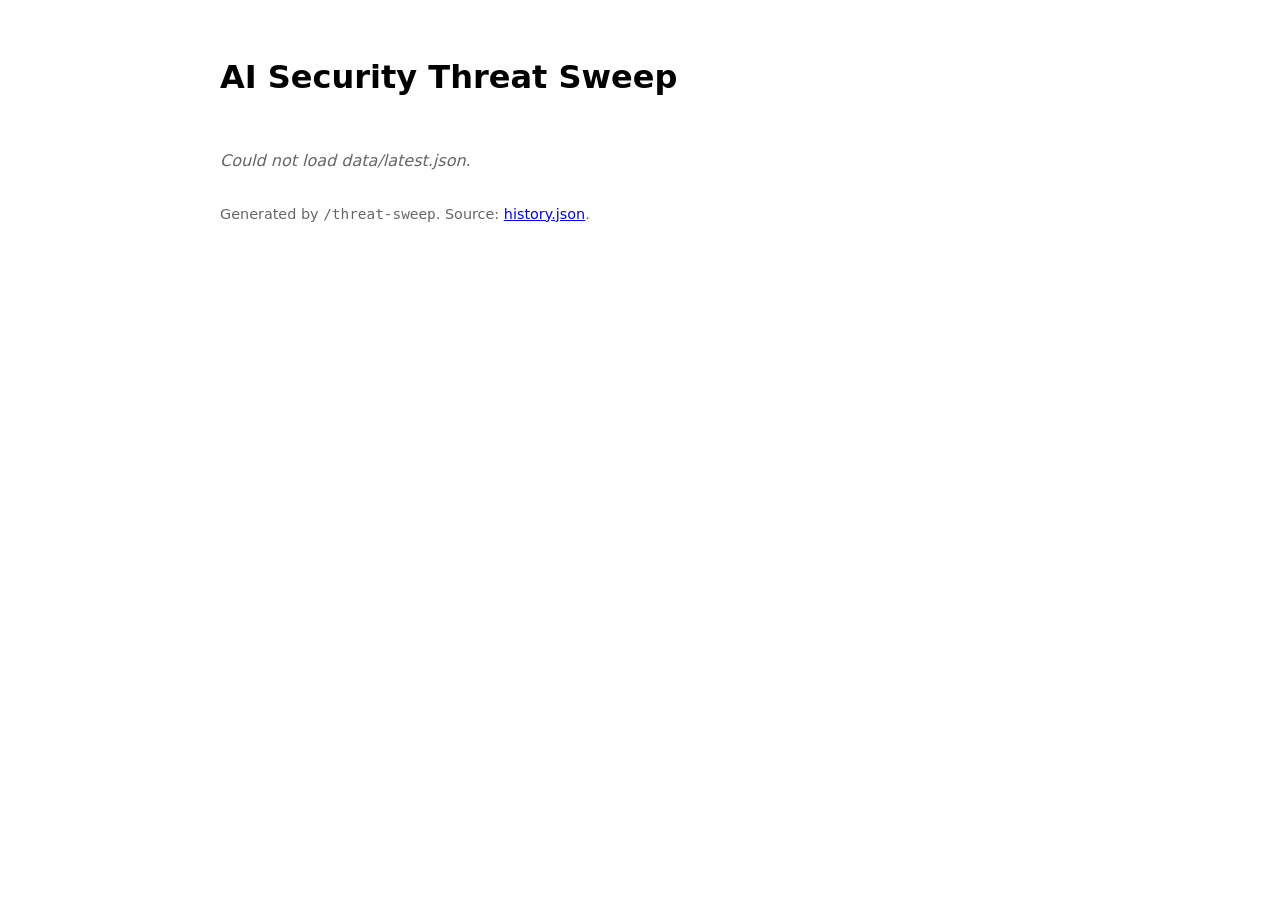
==== site/index.html @ 78cc7557 "add everything" ====
<!doctype html>
<html lang="en">
<head>
  <meta charset="utf-8" />
  <meta name="viewport" content="width=device-width, initial-scale=1" />
  <title>AI Security Threat Sweep</title>
  <link rel="stylesheet" href="style.css" />
</head>
<body>
  <header>
    <h1>AI Security Threat Sweep</h1>
    <p id="run-meta" class="muted"></p>
  </header>

  <main id="list" aria-live="polite"></main>

  <footer class="muted">
    <p>Generated by <code>/threat-sweep</code>. Source: <a href="data/history.json">history.json</a>.</p>
  </footer>

  <script src="app.js"></script>
</body>
</html>
---- site/style.css ----
:root {
  color-scheme: light dark;
  --border: light-dark(#ddd, #333);
  --muted: light-dark(#666, #999);
  --accent: light-dark(#0b5fff, #6ea8fe);
}

body {
  font-family: system-ui, -apple-system, "Segoe UI", sans-serif;
  max-width: 840px;
  margin: 0 auto;
  padding: 2rem 1rem 4rem;
  line-height: 1.5;
}

header {
  margin-bottom: 2rem;
}

.muted {
  color: var(--muted);
  font-size: 0.9rem;
}

#list {
  display: grid;
  gap: 1rem;
}

.card {
  border: 1px solid var(--border);
  border-radius: 8px;
  padding: 1rem 1.25rem;
}

.card h2 {
  margin: 0 0 0.35rem;
  font-size: 1.05rem;
}

.card h2 a {
  color: inherit;
  text-decoration: none;
}

.card h2 a:hover {
  text-decoration: underline;
}

.card p {
  margin: 0.35rem 0 0;
}

.tags {
  display: flex;
  gap: 0.5rem;
  flex-wrap: wrap;
  margin-top: 0.6rem;
  font-size: 0.8rem;
}

.tag {
  border: 1px solid var(--border);
  border-radius: 999px;
  padding: 0.1rem 0.6rem;
  color: var(--accent);
}

.empty {
  color: var(--muted);
  font-style: italic;
}
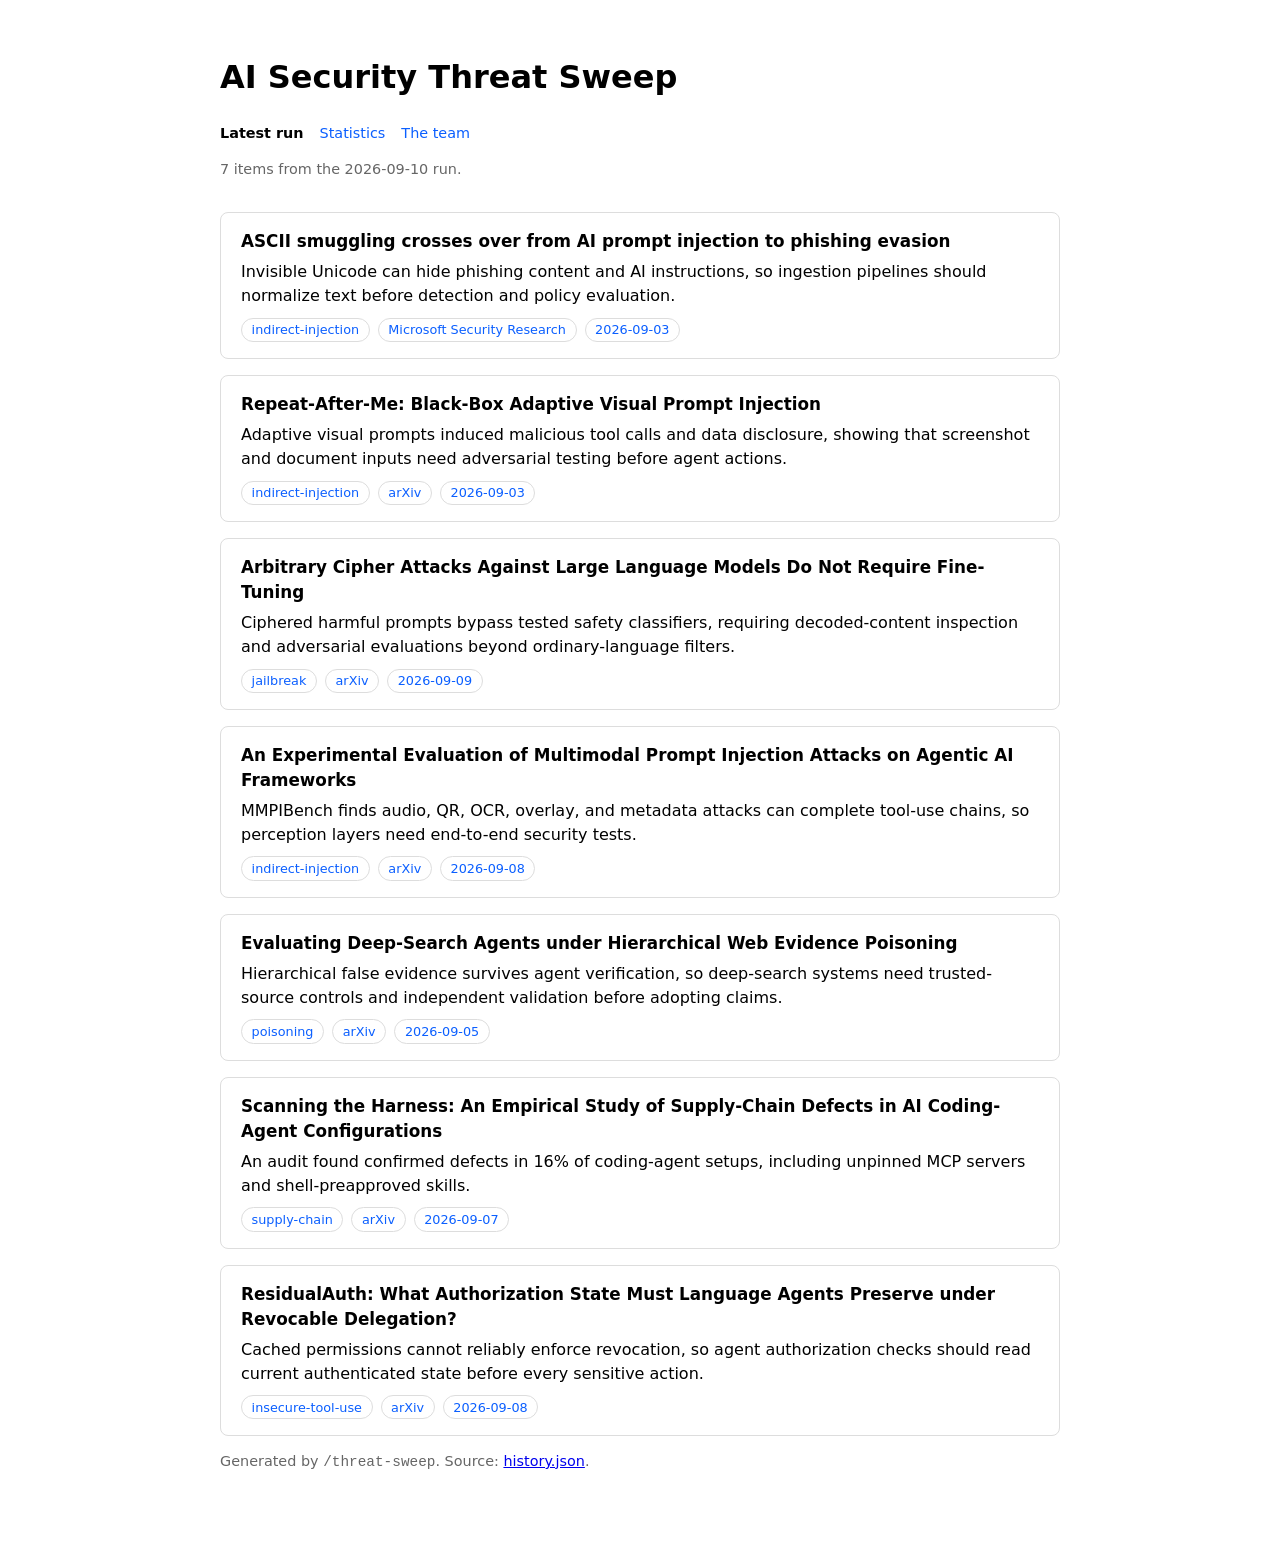
==== commit d45eccb0: "site updates" ====
--- a/site/index.html
+++ b/site/index.html
@@ -9,6 +9,11 @@
 <body>
   <header>
     <h1>AI Security Threat Sweep</h1>
+    <nav class="nav">
+      <a href="index.html" aria-current="page">Latest run</a>
+      <a href="stats.html">Statistics</a>
+      <a href="team.html">The team</a>
+    </nav>
     <p id="run-meta" class="muted"></p>
   </header>
 
--- a/site/style.css
+++ b/site/style.css
@@ -70,3 +70,112 @@
   color: var(--muted);
   font-style: italic;
 }
+
+.nav {
+  display: flex;
+  gap: 1rem;
+  margin: 0.5rem 0;
+  font-size: 0.9rem;
+}
+
+.nav a {
+  color: var(--accent);
+  text-decoration: none;
+}
+
+.nav a[aria-current="page"] {
+  color: inherit;
+  font-weight: 600;
+}
+
+#stats {
+  display: grid;
+  gap: 1rem;
+}
+
+#stats h2 {
+  margin: 0 0 0.75rem;
+  font-size: 1.05rem;
+}
+
+.bars {
+  list-style: none;
+  margin: 0;
+  padding: 0;
+  display: grid;
+  gap: 0.4rem;
+}
+
+.bars li {
+  display: grid;
+  grid-template-columns: minmax(6rem, 12rem) 1fr auto;
+  align-items: center;
+  gap: 0.75rem;
+  font-size: 0.9rem;
+}
+
+.bar-track {
+  background: var(--border);
+  border-radius: 999px;
+  height: 0.55rem;
+  overflow: hidden;
+}
+
+.bar-fill {
+  display: block;
+  height: 100%;
+  background: var(--accent);
+}
+
+.bar-value {
+  font-variant-numeric: tabular-nums;
+}
+
+.section-title {
+  font-size: 0.85rem;
+  text-transform: uppercase;
+  letter-spacing: 0.08em;
+  color: var(--muted);
+  margin: 2rem 0 0.75rem;
+}
+
+.section-title:first-child {
+  margin-top: 0;
+}
+
+.team-grid {
+  display: grid;
+  grid-template-columns: repeat(auto-fill, minmax(260px, 1fr));
+  gap: 1rem;
+}
+
+.team-grid h3 {
+  margin: 0 0 0.35rem;
+  font-size: 1rem;
+  font-family: ui-monospace, SFMono-Regular, Menlo, monospace;
+}
+
+.team-grid p {
+  margin: 0;
+  font-size: 0.9rem;
+}
+
+.flow {
+  margin: 0;
+  padding-left: 1.2rem;
+  font-size: 0.9rem;
+}
+
+.flow li {
+  margin-bottom: 0.3rem;
+}
+
+@media (max-width: 520px) {
+  .bars li {
+    grid-template-columns: 1fr auto;
+  }
+
+  .bar-track {
+    grid-column: 1 / -1;
+  }
+}
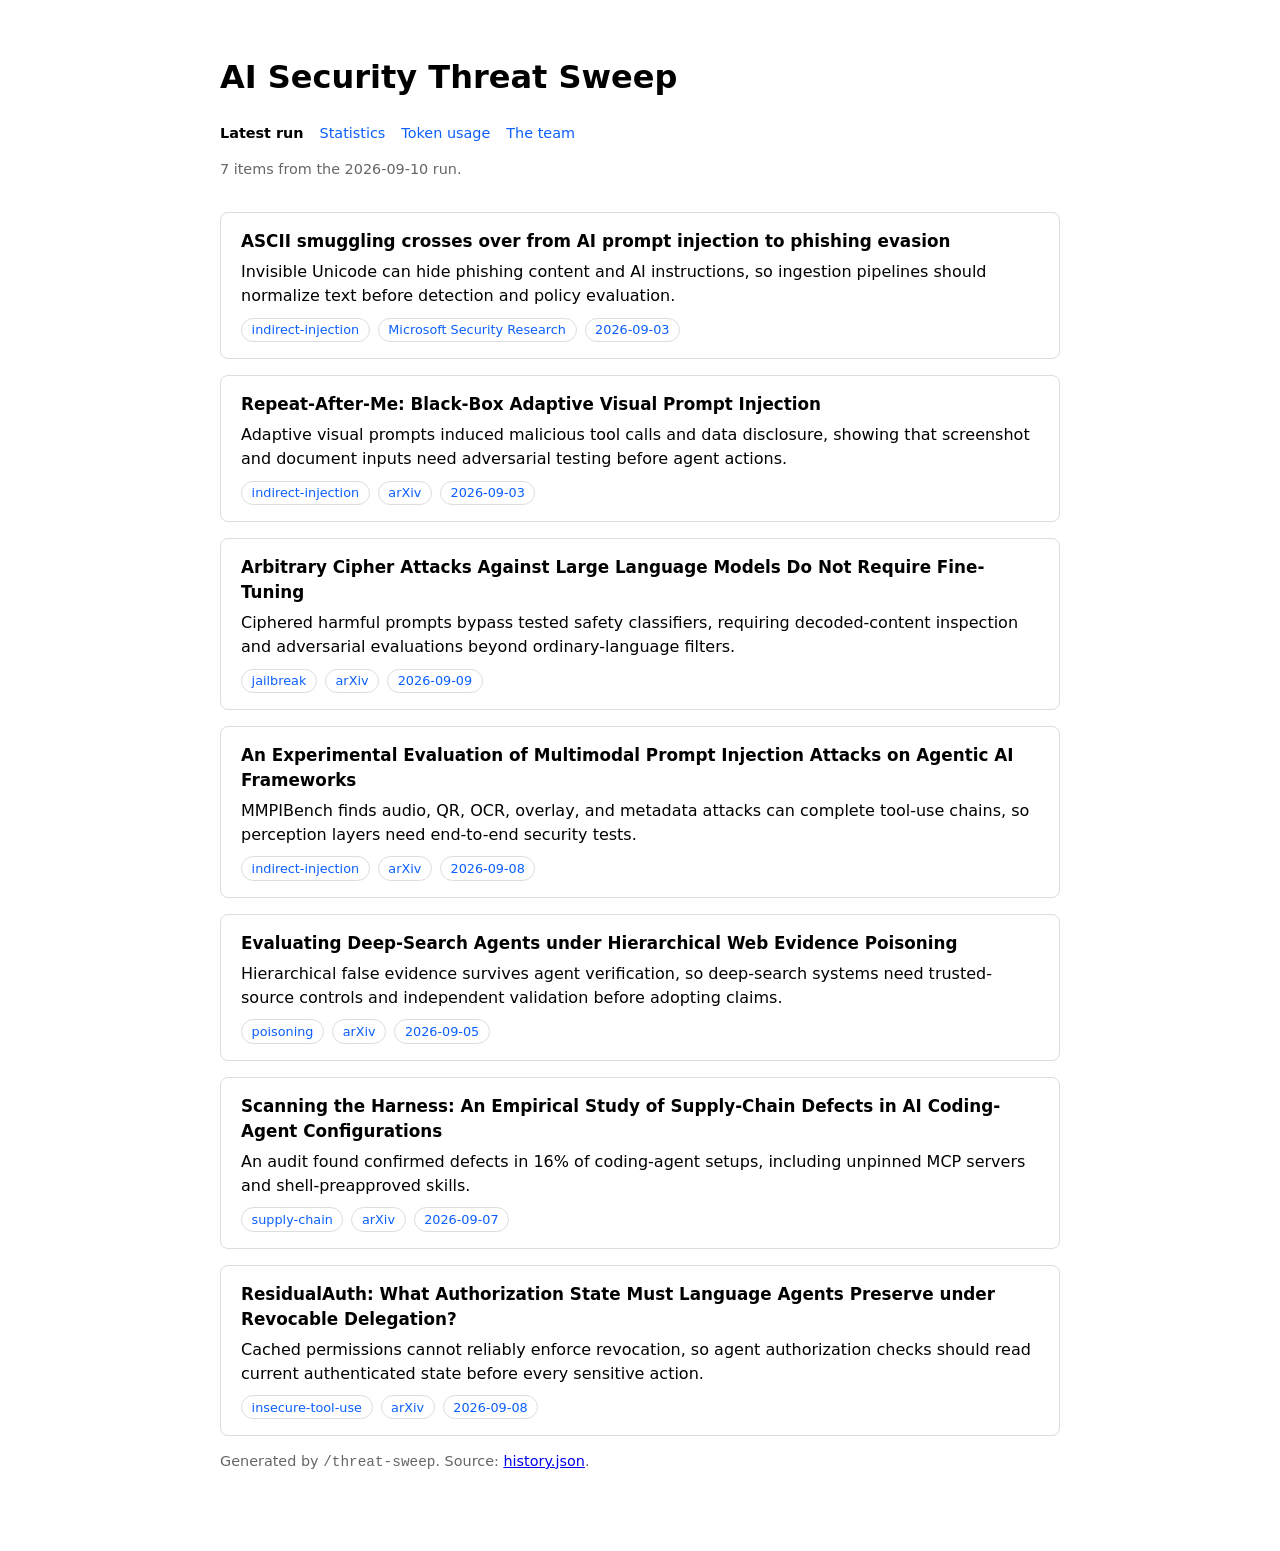
==== commit 70b1d251: "add usage tool and page" ====
--- a/site/index.html
+++ b/site/index.html
@@ -12,6 +12,7 @@
     <nav class="nav">
       <a href="index.html" aria-current="page">Latest run</a>
       <a href="stats.html">Statistics</a>
+      <a href="usage.html">Token usage</a>
       <a href="team.html">The team</a>
     </nav>
     <p id="run-meta" class="muted"></p>
--- a/site/style.css
+++ b/site/style.css
@@ -119,6 +119,7 @@
   border-radius: 999px;
   height: 0.55rem;
   overflow: hidden;
+  display: flex;
 }
 
 .bar-fill {
@@ -127,6 +128,10 @@
   background: var(--accent);
 }
 
+.bar-fill.out {
+  background: light-dark(#e0762b, #f0a868);
+}
+
 .bar-value {
   font-variant-numeric: tabular-nums;
 }
@@ -170,6 +175,43 @@
   margin-bottom: 0.3rem;
 }
 
+.stat-grid {
+  display: grid;
+  grid-template-columns: repeat(auto-fit, minmax(140px, 1fr));
+  gap: 1rem;
+}
+
+.stat {
+  display: grid;
+  gap: 0.15rem;
+}
+
+.stat strong {
+  font-size: 1.3rem;
+  font-variant-numeric: tabular-nums;
+}
+
+.legend {
+  display: flex;
+  align-items: center;
+  gap: 0.35rem;
+  margin: 0.9rem 0 0;
+  font-size: 0.8rem;
+  color: var(--muted);
+}
+
+.swatch {
+  width: 0.7rem;
+  height: 0.7rem;
+  border-radius: 2px;
+  background: var(--accent);
+}
+
+.swatch.out {
+  background: light-dark(#e0762b, #f0a868);
+  margin-left: 0.75rem;
+}
+
 @media (max-width: 520px) {
   .bars li {
     grid-template-columns: 1fr auto;
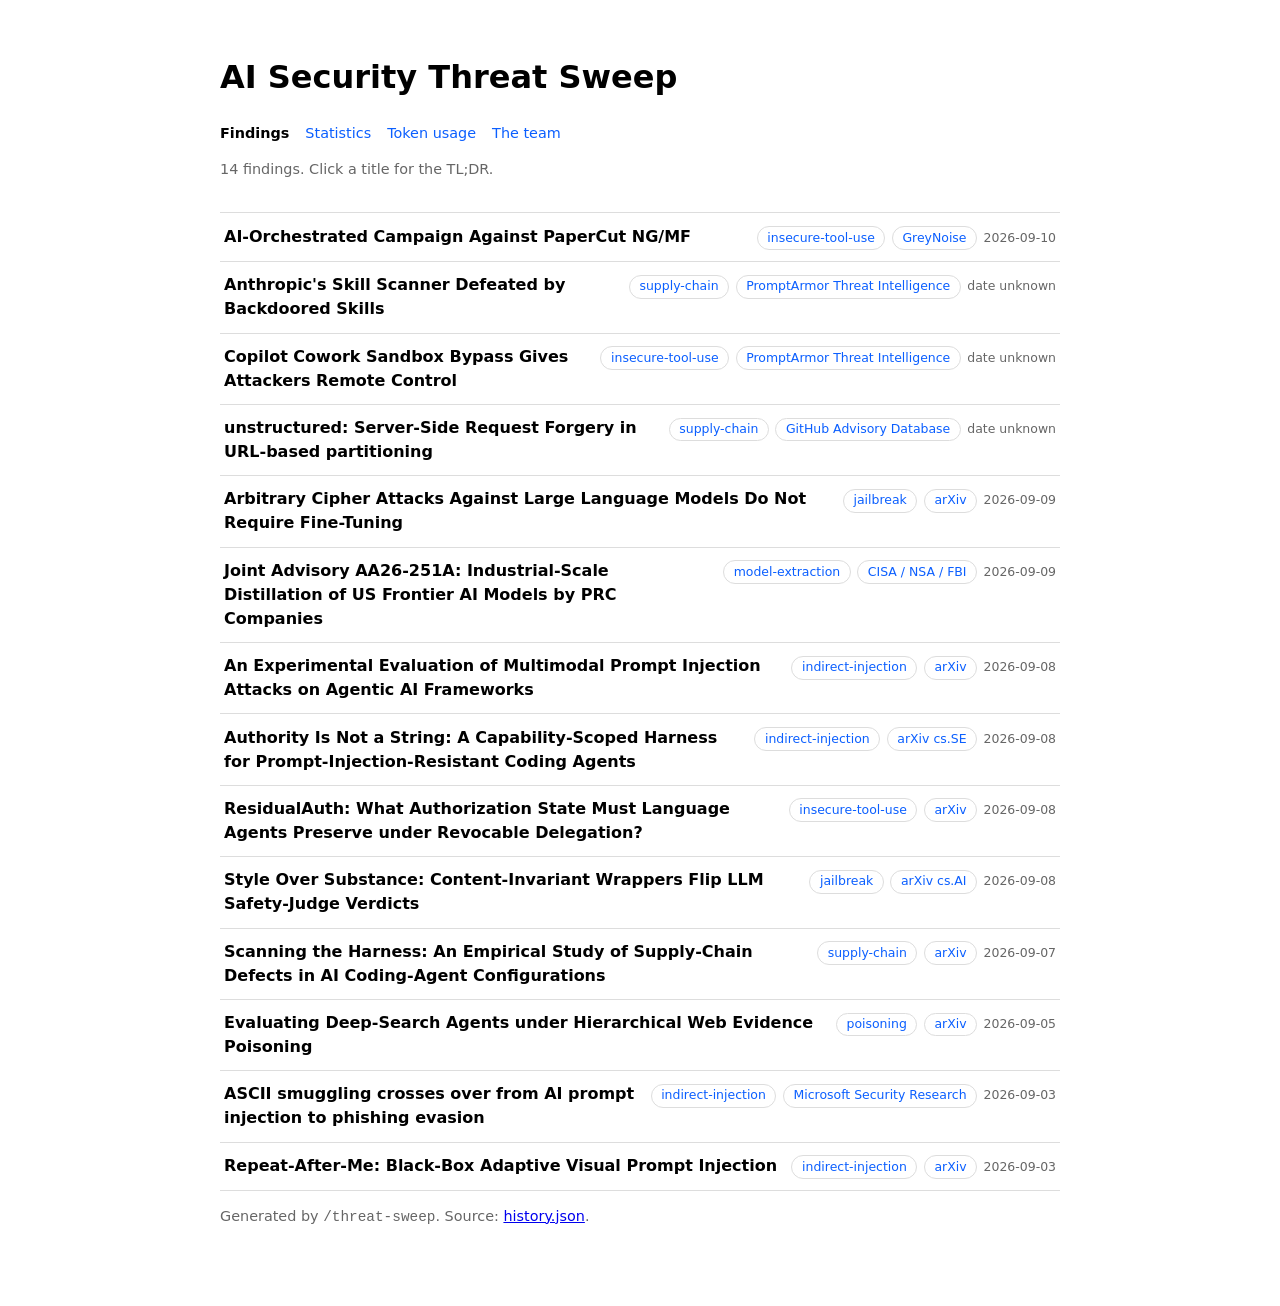
==== commit a49a8ef2: "site rebuild" ====
--- a/site/index.html
+++ b/site/index.html
@@ -10,7 +10,7 @@
   <header>
     <h1>AI Security Threat Sweep</h1>
     <nav class="nav">
-      <a href="index.html" aria-current="page">Latest run</a>
+      <a href="index.html" aria-current="page">Findings</a>
       <a href="stats.html">Statistics</a>
       <a href="usage.html">Token usage</a>
       <a href="team.html">The team</a>
--- a/site/style.css
+++ b/site/style.css
@@ -24,7 +24,71 @@
 
 #list {
   display: grid;
-  gap: 1rem;
+  gap: 0;
+  border-top: 1px solid var(--border);
+}
+
+.finding {
+  border-bottom: 1px solid var(--border);
+}
+
+.finding summary {
+  cursor: pointer;
+  padding: 0.7rem 0.25rem;
+  display: flex;
+  flex-wrap: wrap;
+  align-items: baseline;
+  gap: 0.35rem 0.75rem;
+  list-style-position: outside;
+}
+
+.finding summary::marker {
+  color: var(--muted);
+}
+
+.finding[open] summary {
+  padding-bottom: 0.25rem;
+}
+
+.finding-title {
+  flex: 1 1 22rem;
+  font-weight: 600;
+}
+
+.finding summary:hover .finding-title {
+  color: var(--accent);
+}
+
+.finding-meta {
+  display: flex;
+  align-items: baseline;
+  flex-wrap: wrap;
+  gap: 0.4rem;
+  font-size: 0.78rem;
+}
+
+.finding-meta time {
+  color: var(--muted);
+  font-variant-numeric: tabular-nums;
+}
+
+.finding-body {
+  padding: 0 0.25rem 0.9rem 1.4rem;
+}
+
+.finding-body p {
+  margin: 0 0 0.5rem;
+  font-size: 0.92rem;
+}
+
+.source-link {
+  font-size: 0.85rem;
+  color: var(--accent);
+  text-decoration: none;
+}
+
+.source-link:hover {
+  text-decoration: underline;
 }
 
 .card {
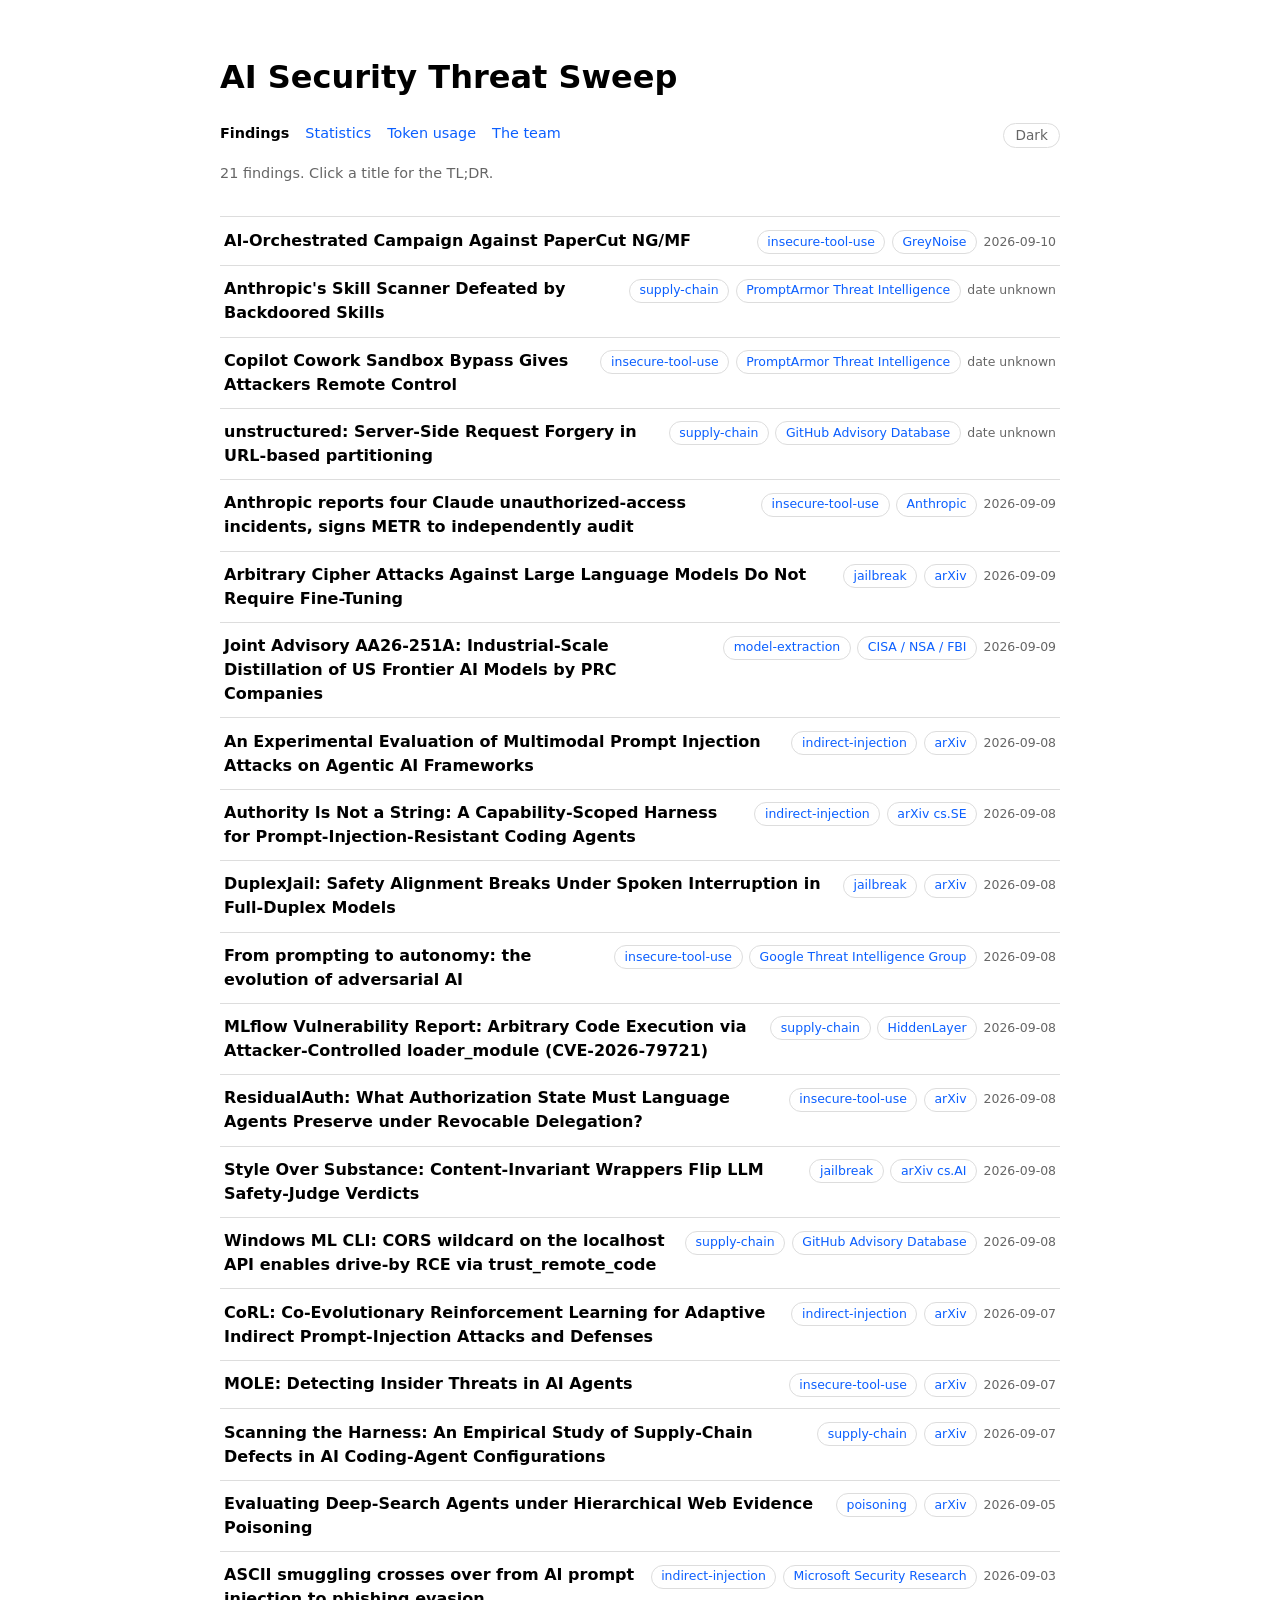
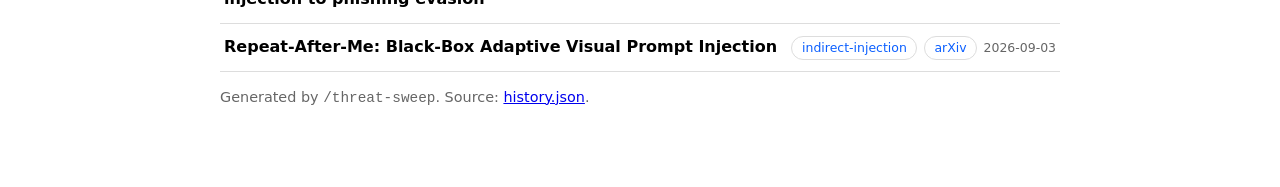
==== commit 746f910d: "add toggle" ====
--- a/site/index.html
+++ b/site/index.html
@@ -5,6 +5,7 @@
   <meta name="viewport" content="width=device-width, initial-scale=1" />
   <title>AI Security Threat Sweep</title>
   <link rel="stylesheet" href="style.css" />
+  <script src="theme.js"></script>
 </head>
 <body>
   <header>
@@ -14,6 +15,7 @@
       <a href="stats.html">Statistics</a>
       <a href="usage.html">Token usage</a>
       <a href="team.html">The team</a>
+      <button id="theme-toggle" class="theme-toggle" type="button">Dark</button>
     </nav>
     <p id="run-meta" class="muted"></p>
   </header>
--- a/site/style.css
+++ b/site/style.css
@@ -3,6 +3,14 @@
   --border: light-dark(#ddd, #333);
   --muted: light-dark(#666, #999);
   --accent: light-dark(#0b5fff, #6ea8fe);
+}
+
+:root[data-theme="light"] {
+  color-scheme: light;
+}
+
+:root[data-theme="dark"] {
+  color-scheme: dark;
 }
 
 body {
@@ -152,6 +160,23 @@
   font-weight: 600;
 }
 
+.theme-toggle {
+  margin-left: auto;
+  font: inherit;
+  font-size: 0.85rem;
+  color: var(--muted);
+  background: none;
+  border: 1px solid var(--border);
+  border-radius: 999px;
+  padding: 0.1rem 0.7rem;
+  cursor: pointer;
+}
+
+.theme-toggle:hover {
+  color: var(--accent);
+  border-color: var(--accent);
+}
+
 #stats {
   display: grid;
   gap: 1rem;
@@ -192,10 +217,6 @@
   background: var(--accent);
 }
 
-.bar-fill.out {
-  background: light-dark(#e0762b, #f0a868);
-}
-
 .bar-value {
   font-variant-numeric: tabular-nums;
 }
@@ -239,41 +260,101 @@
   margin-bottom: 0.3rem;
 }
 
-.stat-grid {
-  display: grid;
-  grid-template-columns: repeat(auto-fit, minmax(140px, 1fr));
-  gap: 1rem;
-}
-
-.stat {
-  display: grid;
-  gap: 0.15rem;
-}
-
-.stat strong {
-  font-size: 1.3rem;
-  font-variant-numeric: tabular-nums;
-}
-
-.legend {
-  display: flex;
-  align-items: center;
-  gap: 0.35rem;
+.headline {
+  display: grid;
+  gap: 0.2rem;
+}
+
+.headline p {
+  margin: 0;
+}
+
+.headline-total {
+  font-size: 2.4rem;
+  font-weight: 650;
+  line-height: 1.1;
+  font-variant-numeric: tabular-nums;
+}
+
+.headline-total .muted {
+  font-size: 1rem;
+  font-weight: 400;
+}
+
+.headline-split {
+  display: grid;
+  grid-template-columns: repeat(auto-fit, minmax(88px, 1fr));
+  gap: 0.75rem;
   margin: 0.9rem 0 0;
-  font-size: 0.8rem;
-  color: var(--muted);
-}
-
-.swatch {
-  width: 0.7rem;
-  height: 0.7rem;
-  border-radius: 2px;
+  padding-top: 0.9rem;
+  border-top: 1px solid var(--border);
+}
+
+.headline-split dt {
+  color: var(--muted);
+  font-size: 0.78rem;
+}
+
+.headline-split dd {
+  margin: 0.1rem 0 0;
+  font-size: 1.05rem;
+  font-variant-numeric: tabular-nums;
+}
+
+.run-list {
+  border-top: 1px solid var(--border);
+}
+
+.run-bar {
+  flex: 1 1 6rem;
+  min-width: 4rem;
+  height: 0.4rem;
+  border-radius: 999px;
+  background: var(--border);
+  overflow: hidden;
+}
+
+.run-bar-fill {
+  display: block;
+  height: 100%;
   background: var(--accent);
 }
 
-.swatch.out {
-  background: light-dark(#e0762b, #f0a868);
-  margin-left: 0.75rem;
+.run-total {
+  font-variant-numeric: tabular-nums;
+  font-size: 0.85rem;
+}
+
+.usage-table {
+  width: 100%;
+  border-collapse: collapse;
+  font-size: 0.85rem;
+}
+
+.usage-table th,
+.usage-table td {
+  padding: 0.35rem 0.5rem 0.35rem 0;
+  text-align: left;
+  border-bottom: 1px solid var(--border);
+  vertical-align: top;
+}
+
+.usage-table th {
+  color: var(--muted);
+  font-weight: 500;
+  font-size: 0.75rem;
+  text-transform: uppercase;
+  letter-spacing: 0.04em;
+}
+
+.usage-table tr:last-child td {
+  border-bottom: 0;
+}
+
+.usage-table .num {
+  text-align: right;
+  font-variant-numeric: tabular-nums;
+  white-space: nowrap;
 }
 
 @media (max-width: 520px) {
